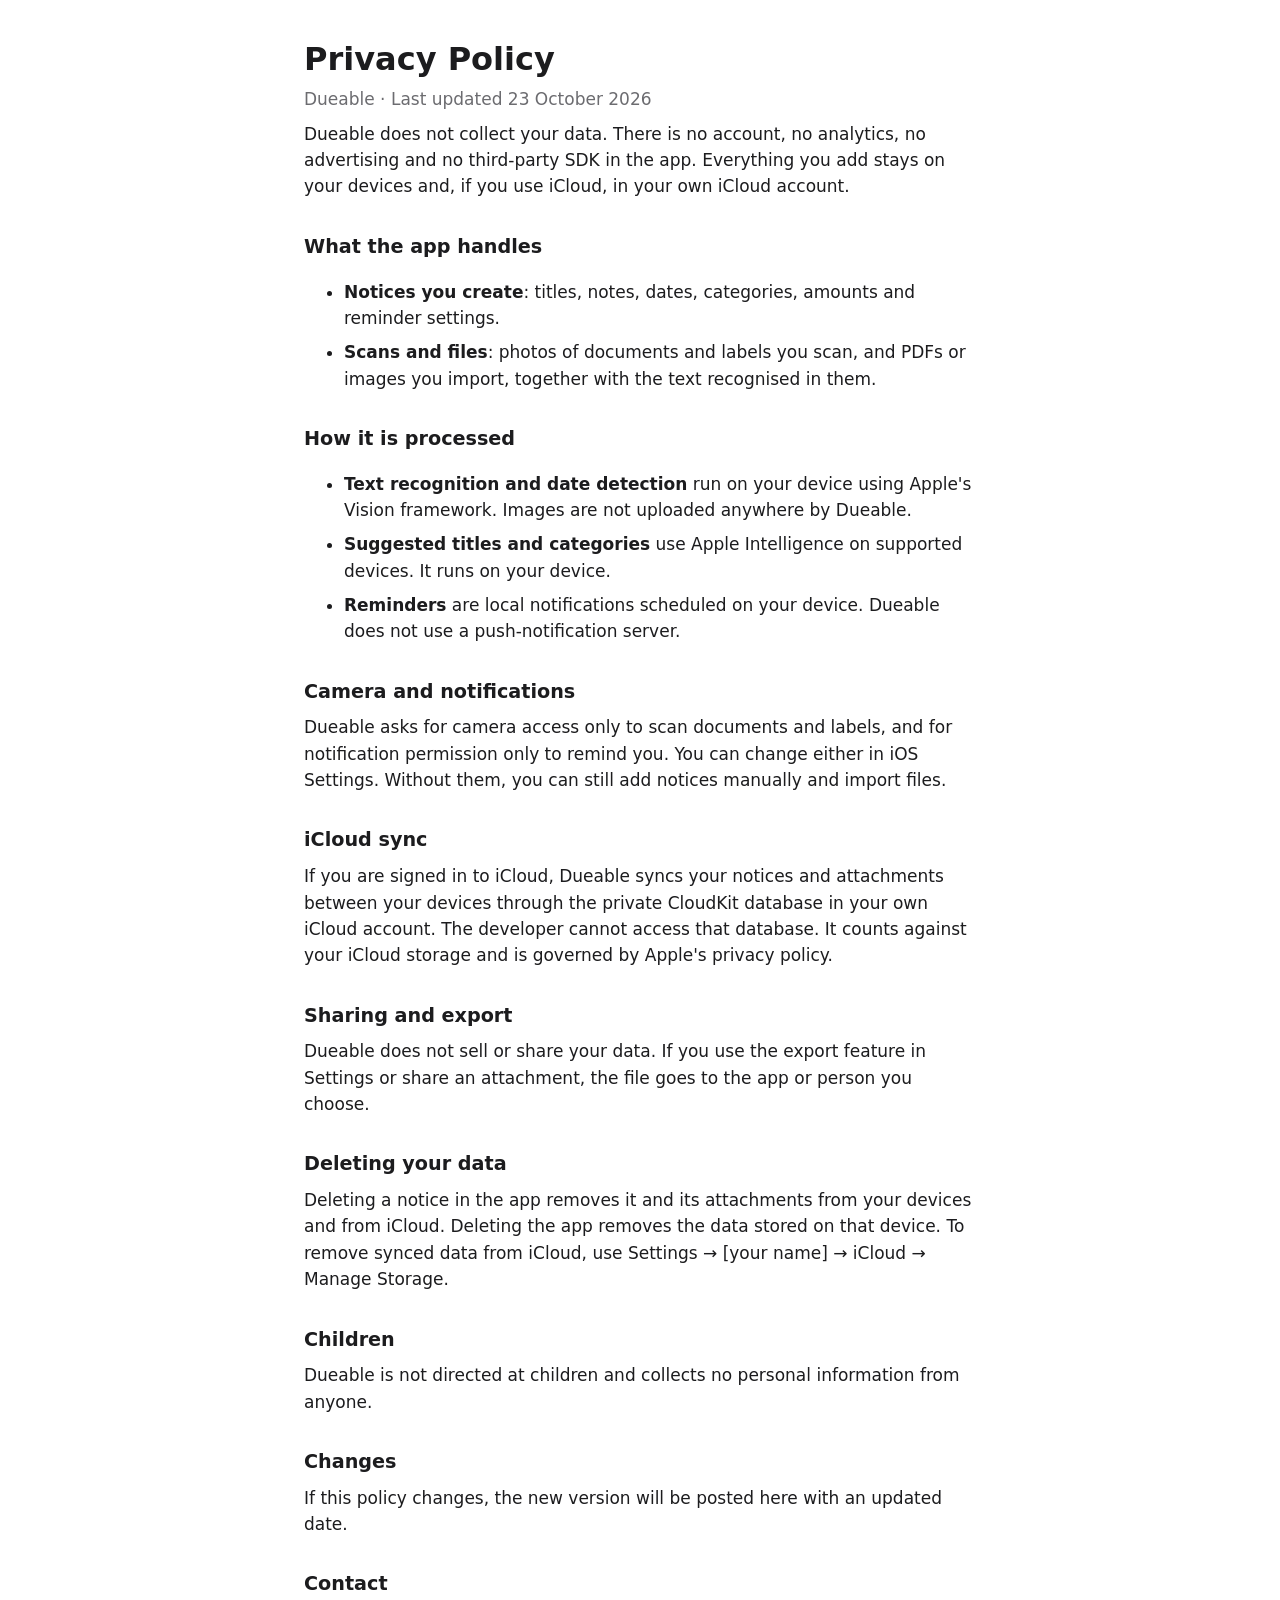
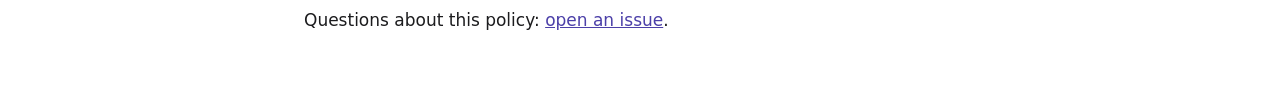
==== privacy/index.html @ 642ff37d "Dueable support and privacy policy pages" ====
<!doctype html>
<html lang="en">
<head>
<meta charset="utf-8">
<meta name="viewport" content="width=device-width, initial-scale=1">
<title>Dueable Privacy Policy</title>
<link rel="stylesheet" href="../style.css">
</head>
<body>
<main>
<h1>Privacy Policy</h1>
<p class="muted">Dueable &middot; Last updated 23 October 2026</p>

<p>Dueable does not collect your data. There is no account, no analytics, no advertising and no third-party SDK in the app. Everything you add stays on your devices and, if you use iCloud, in your own iCloud account.</p>

<h2>What the app handles</h2>
<ul>
<li><strong>Notices you create</strong>: titles, notes, dates, categories, amounts and reminder settings.</li>
<li><strong>Scans and files</strong>: photos of documents and labels you scan, and PDFs or images you import, together with the text recognised in them.</li>
</ul>

<h2>How it is processed</h2>
<ul>
<li><strong>Text recognition and date detection</strong> run on your device using Apple's Vision framework. Images are not uploaded anywhere by Dueable.</li>
<li><strong>Suggested titles and categories</strong> use Apple Intelligence on supported devices. It runs on your device.</li>
<li><strong>Reminders</strong> are local notifications scheduled on your device. Dueable does not use a push-notification server.</li>
</ul>

<h2>Camera and notifications</h2>
<p>Dueable asks for camera access only to scan documents and labels, and for notification permission only to remind you. You can change either in iOS Settings. Without them, you can still add notices manually and import files.</p>

<h2>iCloud sync</h2>
<p>If you are signed in to iCloud, Dueable syncs your notices and attachments between your devices through the private CloudKit database in your own iCloud account. The developer cannot access that database. It counts against your iCloud storage and is governed by Apple's privacy policy.</p>

<h2>Sharing and export</h2>
<p>Dueable does not sell or share your data. If you use the export feature in Settings or share an attachment, the file goes to the app or person you choose.</p>

<h2>Deleting your data</h2>
<p>Deleting a notice in the app removes it and its attachments from your devices and from iCloud. Deleting the app removes the data stored on that device. To remove synced data from iCloud, use Settings &rarr; [your name] &rarr; iCloud &rarr; Manage Storage.</p>

<h2>Children</h2>
<p>Dueable is not directed at children and collects no personal information from anyone.</p>

<h2>Changes</h2>
<p>If this policy changes, the new version will be posted here with an updated date.</p>

<h2>Contact</h2>
<p>Questions about this policy: <a href="https://github.com/browsepedia-apps/dueable-site/issues">open an issue</a>.</p>
</main>
</body>
</html>
---- style.css ----
:root{color-scheme:light dark;--bg:#fff;--fg:#1c1c1e;--muted:#6c6c70;--accent:#241b4b;--link:#4b3fa8}
@media(prefers-color-scheme:dark){:root{--bg:#1a1530;--fg:#f2f2f7;--muted:#a1a1aa;--link:#b7aef5}}
body{margin:0;background:var(--bg);color:var(--fg);font:17px/1.55 -apple-system,BlinkMacSystemFont,"SF Pro Text",system-ui,sans-serif}
main{max-width:42rem;margin:0 auto;padding:2.5rem 1.25rem 4rem}
h1{font-size:2rem;line-height:1.2;margin:0 0 .25rem}h2{font-size:1.2rem;margin:2rem 0 .5rem}
p,li{margin:.5rem 0}.muted{color:var(--muted)}a{color:var(--link)}
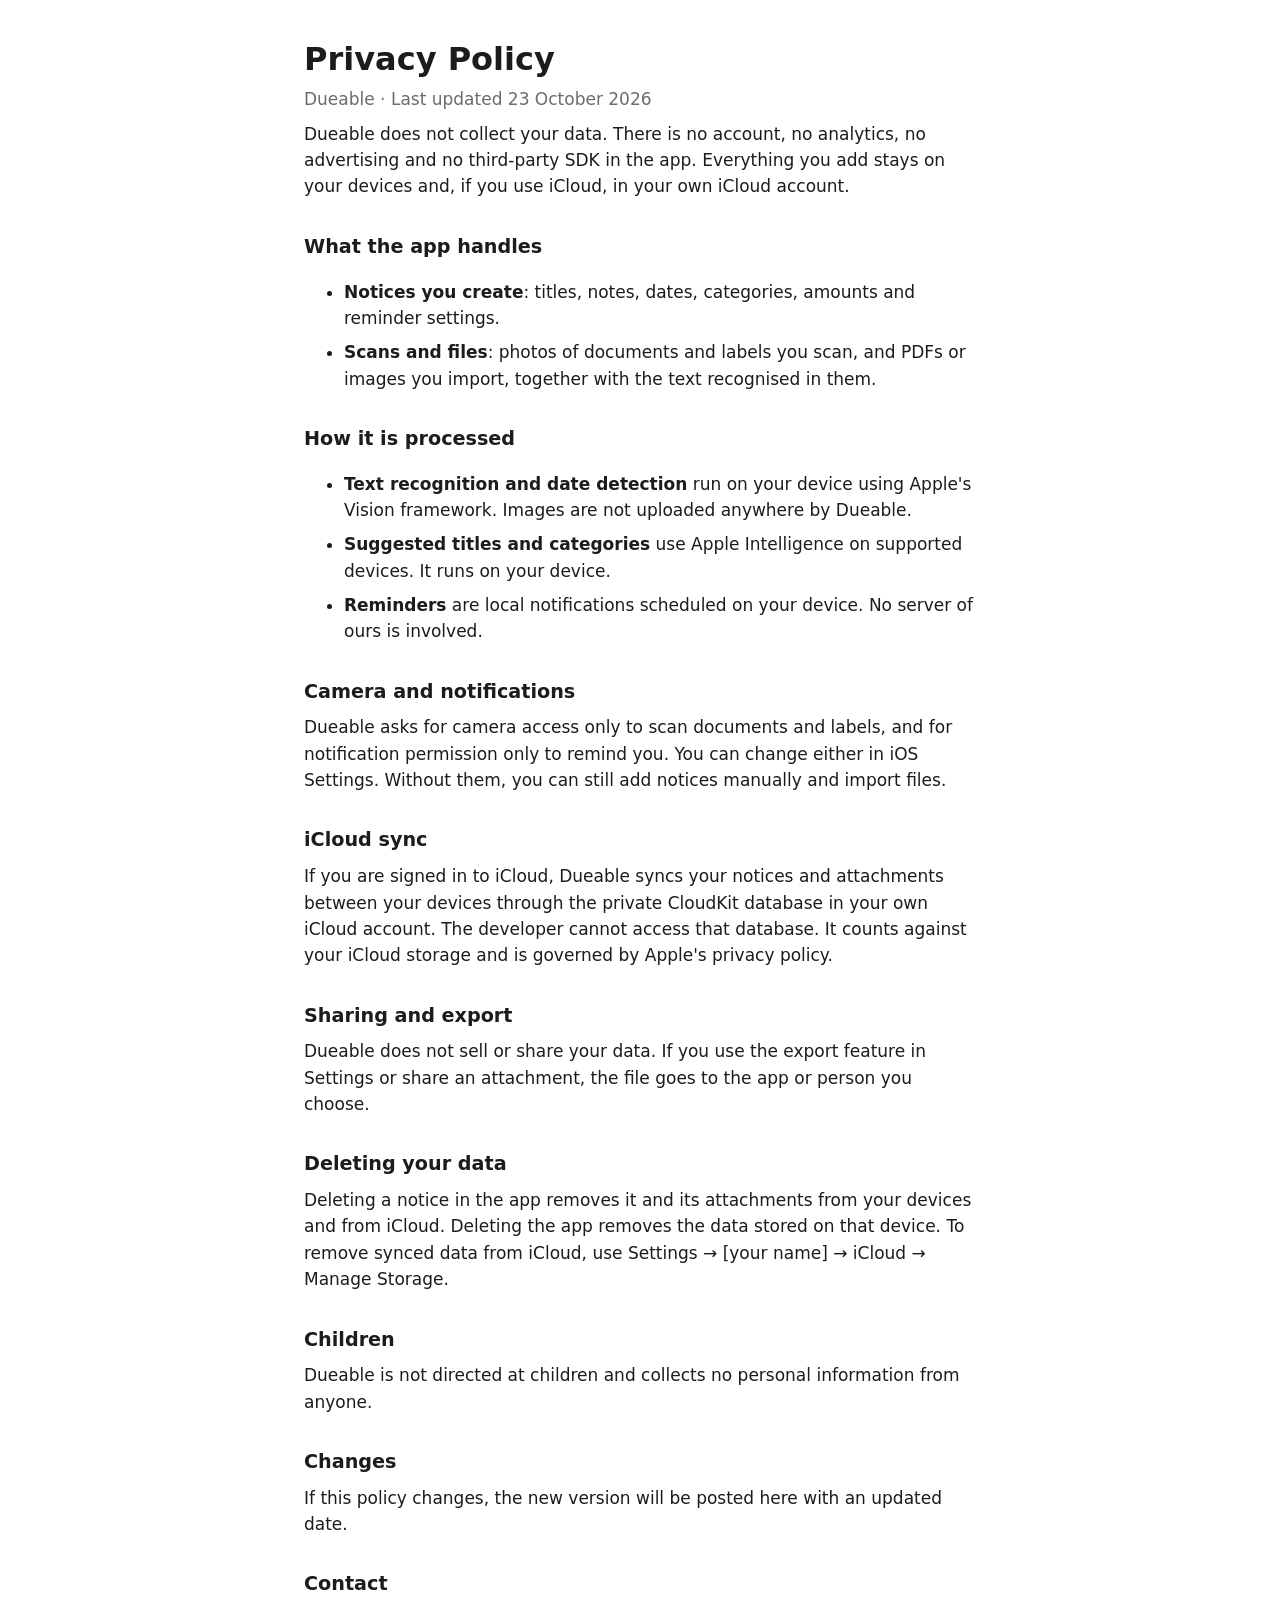
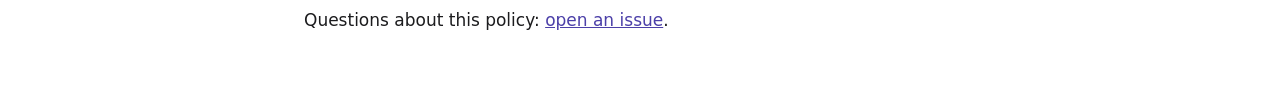
==== commit 0a133a83: "Clarify reminders wording" ====
--- a/privacy/index.html
+++ b/privacy/index.html
@@ -23,7 +23,7 @@
 <ul>
 <li><strong>Text recognition and date detection</strong> run on your device using Apple's Vision framework. Images are not uploaded anywhere by Dueable.</li>
 <li><strong>Suggested titles and categories</strong> use Apple Intelligence on supported devices. It runs on your device.</li>
-<li><strong>Reminders</strong> are local notifications scheduled on your device. Dueable does not use a push-notification server.</li>
+<li><strong>Reminders</strong> are local notifications scheduled on your device. No server of ours is involved.</li>
 </ul>
 
 <h2>Camera and notifications</h2>
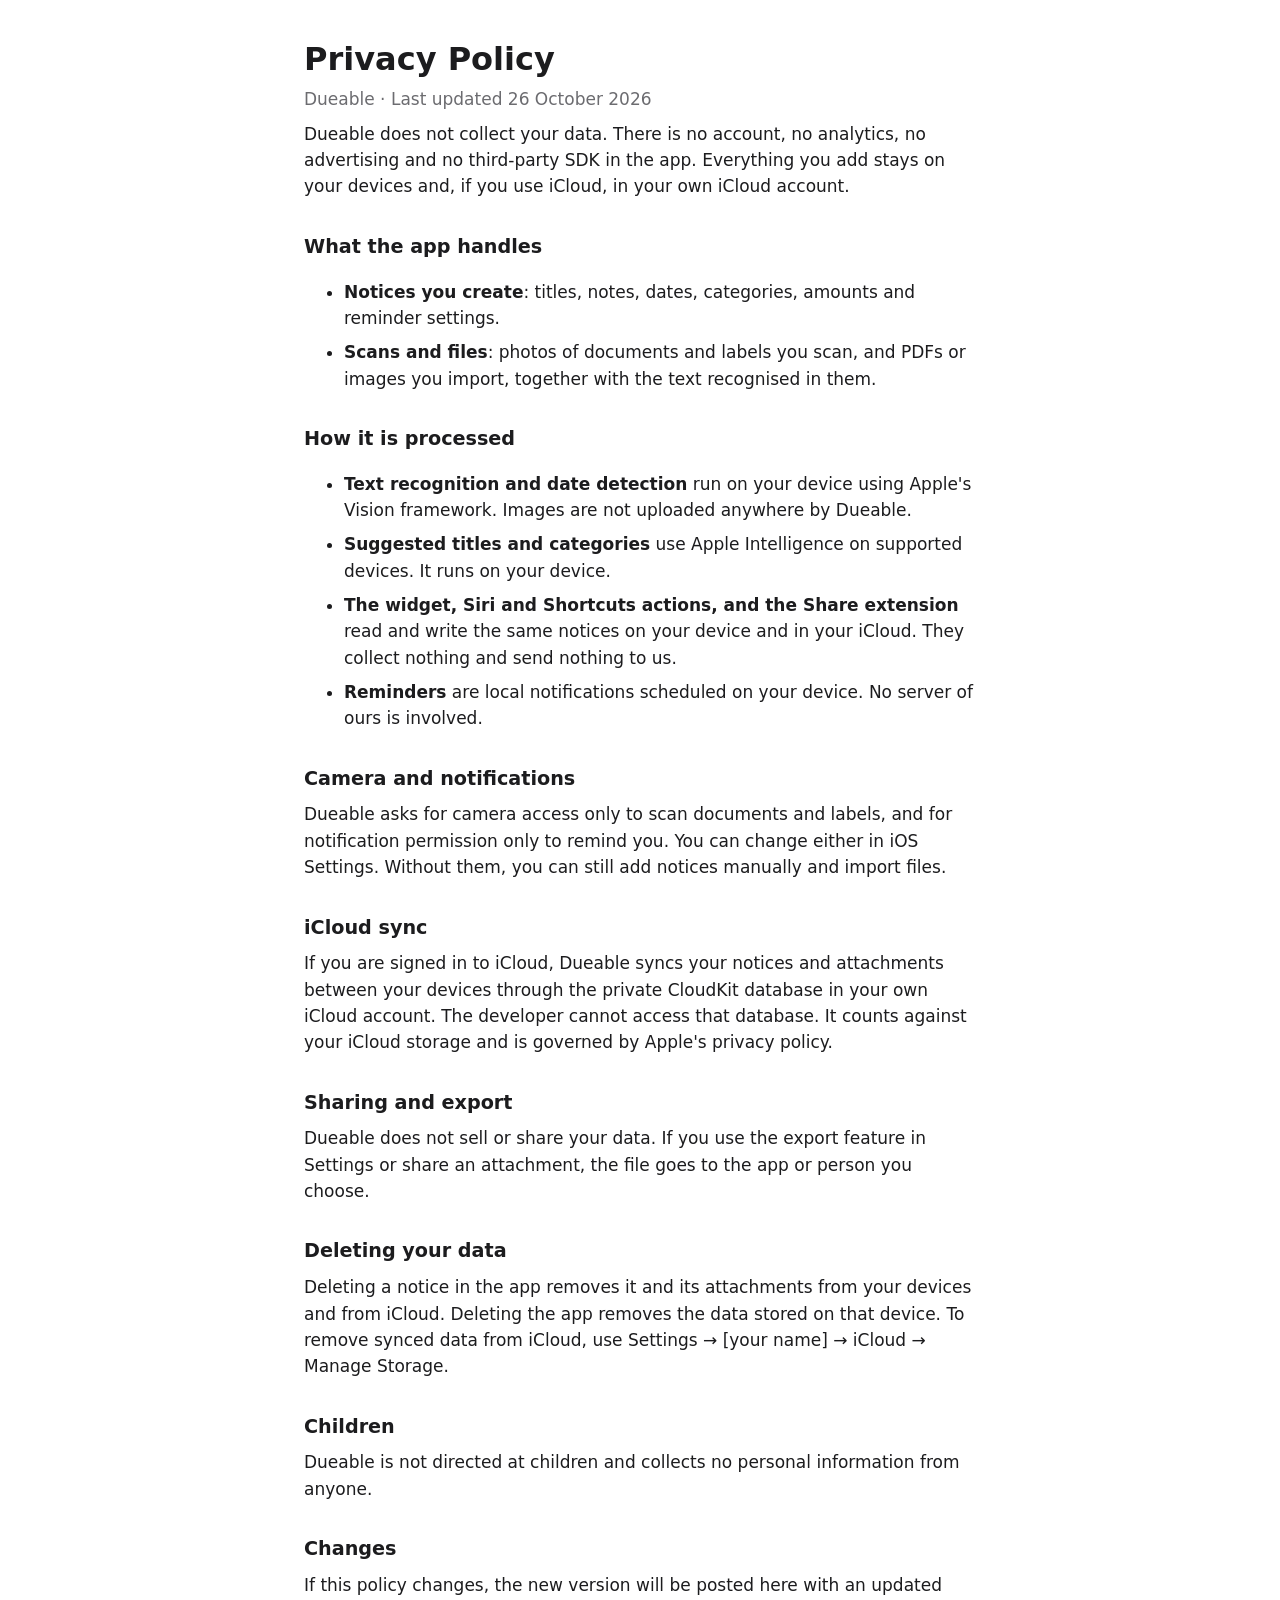
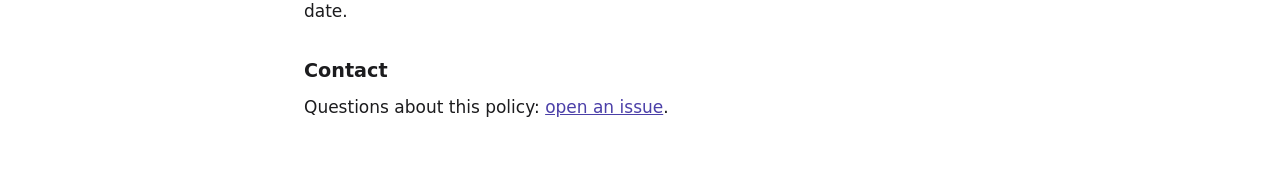
==== commit 65191771: "Privacy policy: widget, Siri and Shortcuts, Share extension" ====
--- a/privacy/index.html
+++ b/privacy/index.html
@@ -9,7 +9,7 @@
 <body>
 <main>
 <h1>Privacy Policy</h1>
-<p class="muted">Dueable &middot; Last updated 23 October 2026</p>
+<p class="muted">Dueable &middot; Last updated 26 October 2026</p>
 
 <p>Dueable does not collect your data. There is no account, no analytics, no advertising and no third-party SDK in the app. Everything you add stays on your devices and, if you use iCloud, in your own iCloud account.</p>
 
@@ -23,6 +23,7 @@
 <ul>
 <li><strong>Text recognition and date detection</strong> run on your device using Apple's Vision framework. Images are not uploaded anywhere by Dueable.</li>
 <li><strong>Suggested titles and categories</strong> use Apple Intelligence on supported devices. It runs on your device.</li>
+<li><strong>The widget, Siri and Shortcuts actions, and the Share extension</strong> read and write the same notices on your device and in your iCloud. They collect nothing and send nothing to us.</li>
 <li><strong>Reminders</strong> are local notifications scheduled on your device. No server of ours is involved.</li>
 </ul>
 
